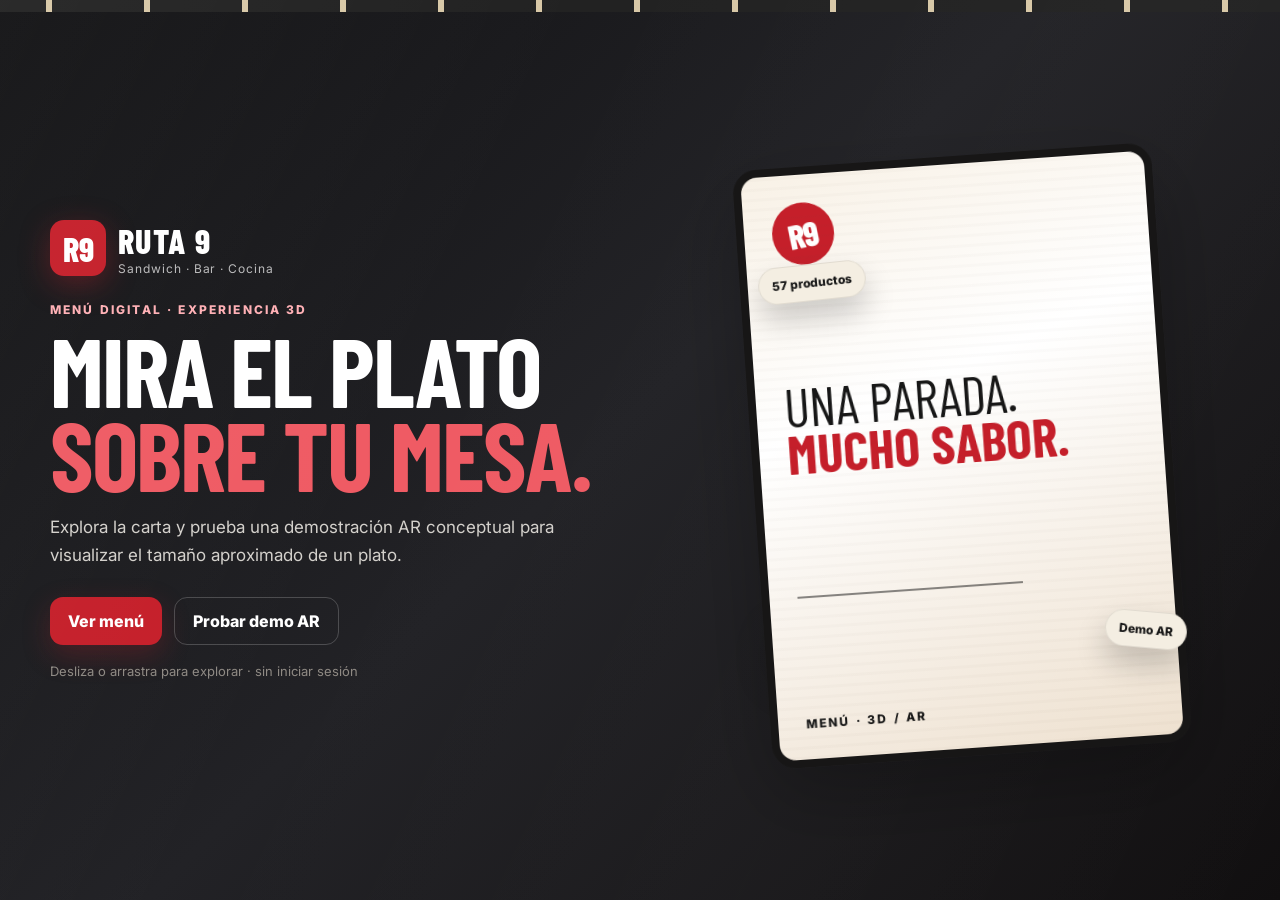
==== index.html @ 3a252d0e "Add files via upload" ====
<!doctype html>
<html lang="es">
<head>
  <meta charset="UTF-8" />
  <meta name="viewport" content="width=device-width, initial-scale=1, viewport-fit=cover" />
  <meta name="theme-color" content="#b91c1c" />
  <meta name="description" content="Ruta 9 — Menú digital con experiencia 3D y demo AR conceptual." />
  <title>Ruta 9 — Menú 3D / AR</title>
  <link rel="preconnect" href="https://fonts.googleapis.com">
  <link rel="preconnect" href="https://fonts.gstatic.com" crossorigin>
  <link href="https://fonts.googleapis.com/css2?family=Barlow+Condensed:wght@500;600;700;800&family=Inter:wght@400;500;600;700&display=swap" rel="stylesheet">
  <link rel="stylesheet" href="styles.css" />
</head>
<body>
  <div id="app">
    <section id="home" class="screen home-screen">
      <div class="road-strip"></div>
      <div class="home-grid">
        <div class="home-copy">
          <div class="brand-lockup" aria-label="Ruta 9">
            <div class="brand-mark">R9</div>
            <div>
              <div class="brand-name">RUTA 9</div>
              <div class="brand-sub">Sandwich · Bar · Cocina</div>
            </div>
          </div>
          <p class="eyebrow">MENÚ DIGITAL · EXPERIENCIA 3D</p>
          <h1>Mira el plato<br><span>sobre tu mesa.</span></h1>
          <p class="lead">Explora la carta y prueba una demostración AR conceptual para visualizar el tamaño aproximado de un plato.</p>
          <div class="home-actions">
            <button class="btn btn-primary" id="open-menu">Ver menú</button>
            <button class="btn btn-ghost" id="open-ar-home">Probar demo AR</button>
          </div>
          <p class="swipe-hint">Desliza o arrastra para explorar · sin iniciar sesión</p>
        </div>
        <div class="hero-3d-wrap" aria-label="Vista 3D interactiva del menú">
          <div class="hero-shadow"></div>
          <div id="hero-card" class="hero-card">
            <div class="card-edge back"></div>
            <div class="card-face">
              <span class="card-tag">R9</span>
              <div class="card-route">UNA PARADA.<br><b>MUCHO SABOR.</b></div>
              <div class="card-line"></div>
              <div class="card-mini">MENÚ · 3D / AR</div>
            </div>
          </div>
          <div class="hero-float hero-float-a">57 productos</div>
          <div class="hero-float hero-float-b">Demo AR</div>
        </div>
      </div>
    </section>

    <section id="menu" class="screen menu-screen hidden">
      <header class="topbar">
        <button class="icon-btn" id="back-home" aria-label="Volver al inicio">←</button>
        <div class="top-brand"><span>R9</span><div>RUTA 9<small>Sandwich · Bar · Cocina</small></div></div>
        <div class="top-actions">
          <button class="icon-btn" id="toggle-motion" aria-label="Activar o desactivar movimiento">◎</button>
          <button class="icon-btn" id="reset-view" aria-label="Restablecer vista">↺</button>
          <button class="icon-btn" id="open-search" aria-label="Buscar">⌕</button>
        </div>
      </header>

      <div class="menu-intro">
        <div>
          <p class="eyebrow">CARTA RUTA 9</p>
          <h2>¿Qué vas a <span>probar?</span></h2>
        </div>
        <button class="ar-cta" id="open-ar-menu">Ver en tu mesa <span>↗</span></button>
      </div>

      <div class="category-row" id="category-row" role="tablist" aria-label="Categorías"></div>

      <div id="search-panel" class="search-panel hidden">
        <label for="search-input">Buscar por código, nombre o ingrediente</label>
        <div class="search-line"><input id="search-input" autocomplete="off" placeholder="Ej. B12, queso azul, BBQ…" /><button id="clear-search" class="clear-btn" aria-label="Limpiar búsqueda">×</button></div>
      </div>

      <main>
        <div class="status-row"><span id="result-count"></span><span id="motion-status">Movimiento: activado</span></div>
        <div id="product-grid" class="product-grid"></div>
        <div id="empty-state" class="empty-state hidden"><strong>No encontramos ese plato.</strong><span>Prueba otro código, nombre o ingrediente.</span></div>
      </main>

      <div class="desktop-phone-note">En escritorio, el menú se presenta dentro de una maqueta de teléfono. En celular ocupa toda la pantalla.</div>
    </section>
  </div>

  <div id="product-modal" class="modal hidden" role="dialog" aria-modal="true" aria-labelledby="modal-title">
    <div class="modal-backdrop" data-close-modal></div>
    <div class="modal-card">
      <button class="modal-close" data-close-modal aria-label="Cerrar">×</button>
      <div class="modal-code" id="modal-code"></div>
      <div class="modal-category" id="modal-category"></div>
      <h3 id="modal-title"></h3>
      <div class="modal-price" id="modal-price"></div>
      <p id="modal-description"></p>
      <div class="modal-note">Información tomada del menú público de Ruta 9. No se inventan fotografías de productos.</div>
    </div>
  </div>

  <div id="ar-modal" class="modal hidden" role="dialog" aria-modal="true" aria-labelledby="ar-title">
    <div class="modal-backdrop" data-close-ar></div>
    <div class="ar-card">
      <button class="modal-close" data-close-ar aria-label="Cerrar">×</button>
      <div class="ar-head"><div><p class="eyebrow">RUTA 9 · DEMO</p><h3 id="ar-title">Probar en tu mesa</h3></div><span class="ar-badge">CONCEPTUAL</span></div>
      <div id="camera-stage" class="camera-stage">
        <div class="camera-placeholder">
          <div class="lens-icon">◉</div>
          <p>La cámara se activa solo cuando tú lo pides.</p>
          <button id="start-camera" class="btn btn-primary">Abrir cámara</button>
        </div>
        <div id="burger-model" class="burger-model" aria-hidden="true">
          <div class="bun top"></div><div class="lettuce"></div><div class="cheese"></div><div class="patty"></div><div class="cheese two"></div><div class="patty thin"></div><div class="bun bottom"></div>
          <span class="model-label">B1 · aproximación visual</span>
        </div>
        <video id="camera-video" autoplay playsinline muted class="camera-video"></video>
      </div>
      <div class="ar-controls"><button id="explode-burger" class="btn btn-light">Desglosar</button><button id="reset-burger" class="btn btn-light">Restablecer</button></div>
      <p class="ar-disclaimer">Esta es una demostración conceptual. La escala y el modelo 3D real requieren el modelo/fotos del plato correspondiente. El visor no identifica superficies ni garantiza medidas reales.</p>
    </div>
  </div>

  <script src="data.js"></script>
  <script src="app.js"></script>
</body>
</html>
---- styles.css ----
:root{--red:#c51f2a;--red2:#8e121b;--ink:#171717;--metal:#2c2c30;--cream:#f4eee2;--paper:#fffaf1;--line:#2b2723;--muted:#6d655d;--shadow:0 30px 80px rgba(0,0,0,.25)}
*{box-sizing:border-box}html{scroll-behavior:smooth}body{margin:0;background:radial-gradient(circle at 50% -10%,#4b4b50 0,#1b1b1f 42%,#0e0e10 100%);color:var(--ink);font-family:Inter,system-ui,sans-serif;min-height:100vh}button,input{font:inherit}.hidden{display:none!important}.no-scroll{overflow:hidden}.screen{min-height:100vh}.road-strip{height:12px;background:repeating-linear-gradient(90deg,#222 0 46px,#d8c8a7 46px 52px,#222 52px 98px)}
.home-screen{background:linear-gradient(135deg,#111113 0%,#222226 48%,#110f10 100%);color:#fff;position:relative;overflow:hidden}.home-screen:before{content:"";position:absolute;inset:0;background:linear-gradient(115deg,rgba(255,255,255,.04),transparent 35%,rgba(255,255,255,.02) 68%,transparent);pointer-events:none}.home-grid{width:min(1180px,94vw);margin:0 auto;display:grid;grid-template-columns:1.05fr .95fr;gap:50px;align-items:center;min-height:calc(100vh - 12px);padding:60px 0}.home-copy{max-width:620px}.brand-lockup,.top-brand{display:flex;gap:12px;align-items:center}.brand-mark{width:56px;height:56px;border-radius:14px;background:var(--red);display:grid;place-items:center;font-family:"Barlow Condensed";font-size:34px;font-weight:800;box-shadow:0 8px 30px rgba(197,31,42,.35)}.brand-name{font-family:"Barlow Condensed";font-weight:800;font-size:34px;letter-spacing:.04em}.brand-sub{font-size:12px;opacity:.7;letter-spacing:.08em}.eyebrow{font-size:12px;font-weight:800;letter-spacing:.18em;color:#ffb0b5;margin:26px 0 10px}.home-copy h1{font-family:"Barlow Condensed";font-size:clamp(58px,8vw,98px);line-height:.86;margin:0;letter-spacing:-.02em;text-transform:uppercase}.home-copy h1 span{color:#ef5b64}.lead{font-size:17px;line-height:1.65;color:#d4d1cc;max-width:560px}.home-actions{display:flex;gap:12px;flex-wrap:wrap;margin-top:28px}.btn{border:0;border-radius:13px;padding:13px 18px;font-weight:800;cursor:pointer;min-height:46px}.btn-primary{background:var(--red);color:white;box-shadow:0 10px 28px rgba(197,31,42,.25)}.btn-ghost{background:transparent;color:white;border:1px solid rgba(255,255,255,.2)}.btn-light{background:#f4efe7;color:#171717;border:1px solid #d6cec2}.swipe-hint{color:#8f8a84;font-size:13px;margin-top:18px}.hero-3d-wrap{position:relative;min-height:540px;display:grid;place-items:center;perspective:1200px}.hero-shadow{position:absolute;width:68%;height:80px;bottom:60px;background:rgba(0,0,0,.45);filter:blur(22px);border-radius:50%}.hero-card{width:min(420px,72vw);aspect-ratio:.7;border-radius:24px;position:relative;transform:rotateX(0) rotateY(0) rotateZ(-4deg);transform-style:preserve-3d;transition:transform .08s linear;box-shadow:var(--shadow);touch-action:none}.card-face{position:absolute;inset:0;background:linear-gradient(160deg,#f8f1e6 0%,#fff 38%,#eee1d0 100%);border:8px solid #171616;border-radius:24px;padding:28px;color:#171717;display:flex;flex-direction:column;justify-content:space-between;overflow:hidden}.card-face:after{content:"";position:absolute;inset:0;background:repeating-linear-gradient(0deg,rgba(80,70,60,.02) 0 3px,transparent 3px 10px);pointer-events:none}.card-tag{width:62px;height:62px;background:var(--red);color:white;border-radius:50%;display:grid;place-items:center;font-family:"Barlow Condensed";font-weight:800;font-size:34px;transform:rotate(-8deg)}.card-route{font-family:"Barlow Condensed";font-size:54px;line-height:.87}.card-route b{color:var(--red)}.card-line{height:2px;background:#171717;width:65%;opacity:.5}.card-mini{font-size:12px;font-weight:800;letter-spacing:.18em}.hero-float{position:absolute;background:#f4eee2;color:#171717;border:1px solid rgba(0,0,0,.08);padding:10px 13px;border-radius:999px;font-weight:800;font-size:12px;box-shadow:0 16px 30px rgba(0,0,0,.2)}.hero-float-a{left:12%;top:18%;transform:rotate(-6deg)}.hero-float-b{right:8%;bottom:18%;transform:rotate(5deg)}
.menu-screen{background:var(--cream);padding-bottom:70px;position:relative}.topbar{position:sticky;top:0;z-index:20;background:rgba(244,238,226,.92);backdrop-filter:blur(14px);border-bottom:1px solid #ded3c5;display:grid;grid-template-columns:auto 1fr auto;align-items:center;padding:10px max(18px,calc((100vw - 1180px)/2));gap:12px}.icon-btn{width:44px;height:44px;border-radius:12px;border:1px solid #d6cbbb;background:#fff8ef;cursor:pointer;color:#241f1c;font-size:23px;display:grid;place-items:center}.top-brand{justify-self:center}.top-brand>span{width:34px;height:34px;background:var(--red);color:white;border-radius:9px;display:grid;place-items:center;font-family:"Barlow Condensed";font-size:22px;font-weight:800}.top-brand div{font-family:"Barlow Condensed";font-weight:800;line-height:.84;font-size:22px}.top-brand small{display:block;font-family:Inter;font-size:9px;letter-spacing:.06em;font-weight:600;color:#6c645c;margin-top:5px}.top-actions{display:flex;gap:7px}.menu-intro{max-width:1180px;margin:0 auto;padding:38px 20px 20px;display:flex;justify-content:space-between;gap:20px;align-items:end}.menu-intro .eyebrow{color:var(--red2);margin:0 0 7px}.menu-intro h2{font-family:"Barlow Condensed";font-size:64px;line-height:.86;margin:0;text-transform:uppercase}.menu-intro h2 span{color:var(--red)}.ar-cta{border:1px solid #bdb3a5;background:#171717;color:#fff;border-radius:999px;padding:13px 16px;font-weight:800;cursor:pointer}.category-row{max-width:1180px;margin:0 auto;padding:0 20px 18px;display:flex;gap:8px;overflow:auto;scrollbar-width:none}.category-row::-webkit-scrollbar{display:none}.cat-btn{border:1px solid #cfc4b7;background:#fff8ef;color:#3c342e;border-radius:999px;padding:10px 14px;font-weight:700;white-space:nowrap;cursor:pointer}.cat-btn.active{background:#171717;color:#fff;border-color:#171717}.search-panel{max-width:1180px;margin:0 auto;padding:0 20px 18px}.search-panel label{display:block;font-size:12px;font-weight:800;color:#665e56;margin-bottom:7px}.search-line{display:flex;background:#fffaf1;border:1px solid #cfc4b7;border-radius:14px}.search-line input{border:0;background:transparent;outline:none;padding:14px 15px;flex:1;color:#2a2521}.clear-btn{border:0;background:transparent;width:48px;font-size:24px;cursor:pointer;color:#6d655d}.status-row{max-width:1180px;margin:0 auto;padding:0 20px 18px;display:flex;justify-content:space-between;color:#786f67;font-size:12px;font-weight:700}.product-grid{max-width:1180px;margin:0 auto;padding:0 20px;display:grid;grid-template-columns:repeat(3,minmax(0,1fr));gap:14px}.product-card{background:#fffaf1;border:1px solid #ddd0c1;border-radius:20px;padding:17px;min-height:215px;box-shadow:0 15px 35px rgba(64,43,28,.06);display:flex;flex-direction:column;cursor:pointer;transition:transform .18s,box-shadow .18s}.product-card:hover,.product-card:focus-visible{transform:translateY(-4px);box-shadow:0 22px 45px rgba(64,43,28,.11);outline:none}.product-top,.product-bottom{display:flex;justify-content:space-between;gap:12px;align-items:center}.product-code{font-family:"Barlow Condensed";font-size:26px;font-weight:800;color:var(--red)}.favorite{font-size:9px;letter-spacing:.1em;background:#f6dedf;color:var(--red2);padding:6px 8px;border-radius:999px;font-weight:900}.product-category{font-size:10px;text-transform:uppercase;letter-spacing:.12em;color:#8d8278;margin-top:8px}.product-card h3{font-family:"Barlow Condensed";font-size:30px;line-height:.95;margin:11px 0 7px}.product-card p{margin:0;color:#6b625b;font-size:13px;line-height:1.5}.product-bottom{margin-top:auto;padding-top:18px}.product-bottom strong{font-family:"Barlow Condensed";font-size:26px}.product-bottom span{font-size:11px;font-weight:800;color:#7b7168}.empty-state{max-width:1180px;margin:30px auto;padding:30px 20px;text-align:center;display:flex;flex-direction:column;gap:6px;color:#71685f}.desktop-phone-note{max-width:1180px;margin:35px auto 0;padding:0 20px;color:#90867c;font-size:11px;text-align:center}.modal{position:fixed;inset:0;z-index:100;display:grid;place-items:center;padding:18px}.modal-backdrop{position:absolute;inset:0;background:rgba(10,10,12,.68);backdrop-filter:blur(8px)}.modal-card,.ar-card{position:relative;z-index:2;background:#fffaf1;border:1px solid #dfd2c4;border-radius:22px;box-shadow:0 30px 100px rgba(0,0,0,.34);max-width:560px;width:100%;padding:28px}.modal-close{position:absolute;right:12px;top:12px;width:42px;height:42px;border-radius:12px;background:#eee5d8;border:0;font-size:25px;cursor:pointer}.modal-code{font-family:"Barlow Condensed";font-size:46px;color:var(--red);font-weight:800}.modal-category{font-size:11px;text-transform:uppercase;letter-spacing:.15em;color:#81766c;font-weight:800}.modal-card h3{font-family:"Barlow Condensed";font-size:52px;line-height:.9;margin:9px 0}.modal-price{font-family:"Barlow Condensed";font-size:34px;font-weight:800}.modal-card p{line-height:1.6;color:#655c54}.modal-note{background:#f2e9de;border-radius:13px;padding:11px 12px;font-size:11px;color:#756b63;margin-top:18px}.ar-card{max-width:800px}.ar-head{display:flex;align-items:flex-start;justify-content:space-between;gap:20px}.ar-head h3{font-family:"Barlow Condensed";font-size:52px;line-height:.9;margin:0}.ar-badge{background:#171717;color:#fff;padding:8px 10px;border-radius:999px;font-size:10px;font-weight:900;letter-spacing:.1em}.camera-stage{position:relative;height:min(56vh,520px);min-height:320px;margin-top:18px;border-radius:20px;overflow:hidden;background:radial-gradient(circle at 50% 30%,#eee2d2 0,#c9b9a4 38%,#9a8a78 100%);display:grid;place-items:center}.camera-video{position:absolute;inset:0;width:100%;height:100%;object-fit:cover;opacity:0;transition:opacity .2s}.camera-video.active{opacity:.8}.camera-placeholder{position:absolute;z-index:5;text-align:center;max-width:260px;color:#3d352e}.camera-placeholder p{line-height:1.5}.lens-icon{font-size:48px;color:#7f6f5d}.burger-model{position:relative;width:230px;height:245px;transform:translateY(28px) rotateX(55deg) rotateZ(-3deg);transform-style:preserve-3d;transition:transform .4s,filter .4s}.burger-model>div{position:absolute;left:50%;transform:translateX(-50%);width:210px;border-radius:50%;box-shadow:0 8px 20px rgba(0,0,0,.25)}.burger-model .top{top:0;height:76px;background:linear-gradient(#d78c35,#a65a1a);border-radius:50% 50% 42% 42%}.burger-model .lettuce{top:63px;height:18px;background:#4a6f25}.burger-model .cheese{top:76px;height:16px;background:#edae2d;transform:translateX(-50%) rotate(-2deg)}.burger-model .patty{top:91px;height:54px;background:linear-gradient(#5b241a,#2e130e);border-radius:28%}.burger-model .two{top:137px}.burger-model .thin{top:152px;height:43px}.burger-model .bottom{top:190px;height:55px;background:linear-gradient(#c97627,#954814);border-radius:42% 42% 50% 50%}.model-label{position:absolute;top:232px;left:50%;transform:translateX(-50%) rotateZ(3deg);font-size:11px;font-weight:800;background:rgba(255,250,241,.92);padding:6px 9px;border-radius:999px;white-space:nowrap}.burger-model.exploded{filter:drop-shadow(0 15px 12px rgba(0,0,0,.25));transform:translateY(0) rotateX(55deg) rotateZ(-3deg)}.burger-model.exploded .top{top:-42px}.burger-model.exploded .lettuce{top:34px}.burger-model.exploded .cheese{top:74px}.burger-model.exploded .patty{top:112px}.burger-model.exploded .two{top:170px}.burger-model.exploded .thin{top:211px}.burger-model.exploded .bottom{top:270px}.ar-controls{display:flex;gap:8px;justify-content:center;margin-top:14px}.ar-disclaimer{font-size:11px;color:#746a60;line-height:1.5;margin:15px 0 0;text-align:center}.motion-off .hero-card{transition:none}.motion-off .hero-card{transform:rotateX(0) rotateY(0) rotateZ(-4deg)!important}.motion-off *{scroll-behavior:auto}
@media (min-width:900px){.menu-screen{width:min(1180px,92vw);min-height:auto;margin:40px auto;padding-bottom:40px;border:10px solid #171717;border-radius:28px;box-shadow:0 45px 100px rgba(0,0,0,.35);overflow:hidden}.desktop-phone-note{display:block}}
@media (max-width:900px){.home-grid{grid-template-columns:1fr;padding-top:35px}.hero-3d-wrap{min-height:360px;order:-1}.hero-card{width:min(330px,68vw)}.home-copy h1{font-size:65px}.menu-intro{align-items:flex-start;flex-direction:column}.menu-intro h2{font-size:54px}.product-grid{grid-template-columns:repeat(2,minmax(0,1fr))}.desktop-phone-note{display:none}}
@media (max-width:620px){.home-grid{width:92vw;gap:15px}.brand-mark{width:48px;height:48px}.brand-name{font-size:29px}.home-copy h1{font-size:60px}.lead{font-size:15px}.hero-3d-wrap{min-height:300px}.hero-card{width:55vw}.hero-float{font-size:10px;padding:8px 10px}.topbar{grid-template-columns:auto 1fr auto;padding:8px 10px}.top-actions{gap:4px}.top-brand>span{width:30px;height:30px;font-size:19px}.top-brand div{font-size:19px}.top-brand small{font-size:7px}.menu-intro{padding:28px 14px 15px}.menu-intro h2{font-size:48px}.category-row{padding-left:14px;padding-right:14px}.search-panel,.status-row{padding-left:14px;padding-right:14px}.product-grid{grid-template-columns:1fr;padding-left:14px;padding-right:14px}.product-card{min-height:190px}.product-card h3{font-size:28px}.modal{padding:10px}.modal-card,.ar-card{padding:22px;border-radius:18px}.modal-card h3,.ar-head h3{font-size:44px}.camera-stage{height:56vh;min-height:300px}}
@media (prefers-reduced-motion:reduce){*,*::before,*::after{animation-duration:.01ms!important;animation-iteration-count:1!important;transition-duration:.01ms!important;scroll-behavior:auto!important}}
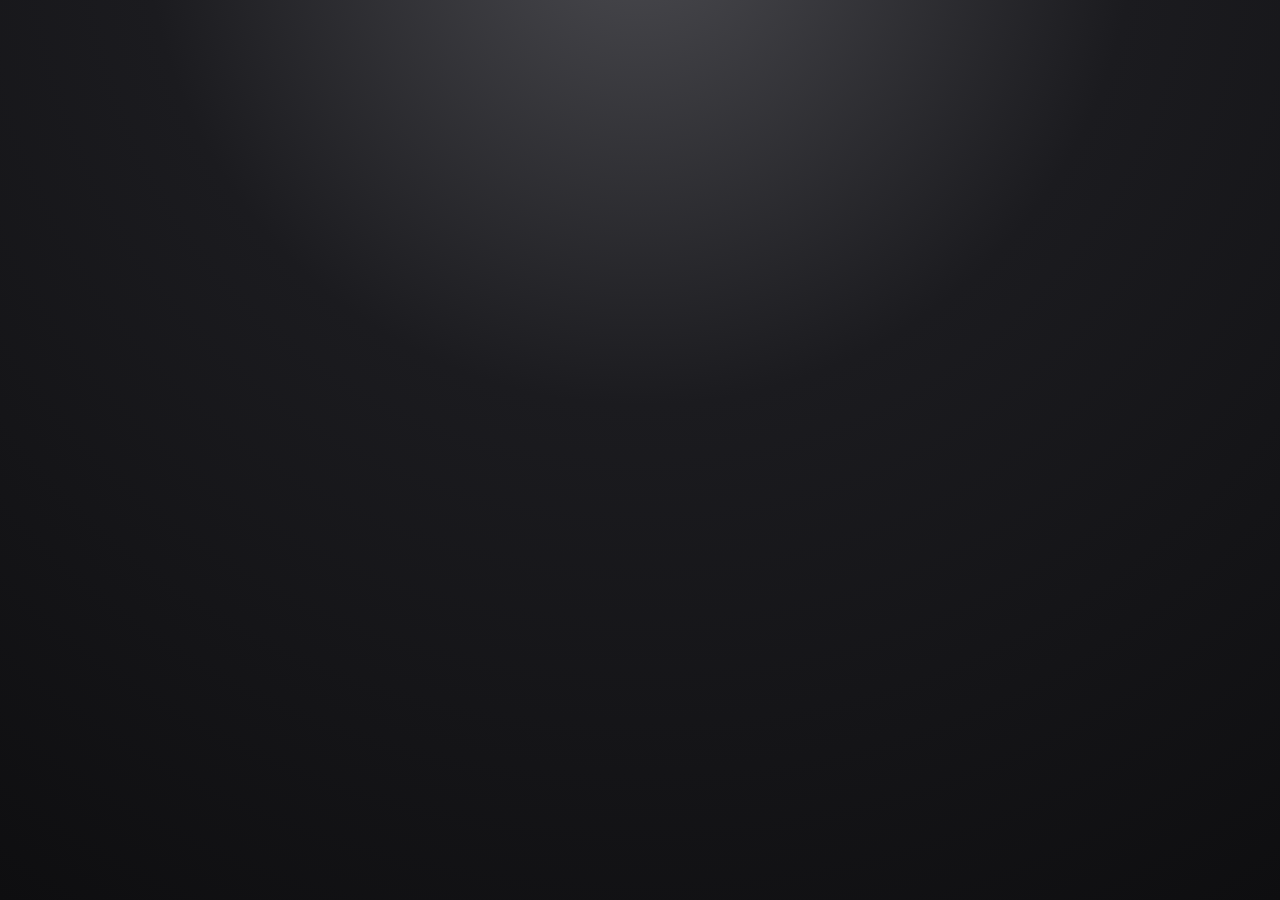
==== commit 64a66e96: "RUTA9: integrar demo completa cliente AR admin Y7 - index" ====
--- a/index.html
+++ b/index.html
@@ -1,127 +1,20 @@
 <!doctype html>
 <html lang="es">
 <head>
-  <meta charset="UTF-8" />
-  <meta name="viewport" content="width=device-width, initial-scale=1, viewport-fit=cover" />
-  <meta name="theme-color" content="#b91c1c" />
-  <meta name="description" content="Ruta 9 — Menú digital con experiencia 3D y demo AR conceptual." />
-  <title>Ruta 9 — Menú 3D / AR</title>
+  <meta charset="UTF-8">
+  <meta name="viewport" content="width=device-width,initial-scale=1,viewport-fit=cover">
+  <meta name="theme-color" content="#151515">
+  <meta name="description" content="RUTA 9 — Menú digital, experiencia AR, administración y demo Y7.">
+  <title>RUTA 9 · Menú + AR + Y7</title>
   <link rel="preconnect" href="https://fonts.googleapis.com">
   <link rel="preconnect" href="https://fonts.gstatic.com" crossorigin>
-  <link href="https://fonts.googleapis.com/css2?family=Barlow+Condensed:wght@500;600;700;800&family=Inter:wght@400;500;600;700&display=swap" rel="stylesheet">
-  <link rel="stylesheet" href="styles.css" />
+  <link href="https://fonts.googleapis.com/css2?family=Barlow+Condensed:wght@500;600;700;800&family=Inter:wght@400;500;600;700;800&display=swap" rel="stylesheet">
+  <link rel="stylesheet" href="styles.css">
 </head>
 <body>
-  <div id="app">
-    <section id="home" class="screen home-screen">
-      <div class="road-strip"></div>
-      <div class="home-grid">
-        <div class="home-copy">
-          <div class="brand-lockup" aria-label="Ruta 9">
-            <div class="brand-mark">R9</div>
-            <div>
-              <div class="brand-name">RUTA 9</div>
-              <div class="brand-sub">Sandwich · Bar · Cocina</div>
-            </div>
-          </div>
-          <p class="eyebrow">MENÚ DIGITAL · EXPERIENCIA 3D</p>
-          <h1>Mira el plato<br><span>sobre tu mesa.</span></h1>
-          <p class="lead">Explora la carta y prueba una demostración AR conceptual para visualizar el tamaño aproximado de un plato.</p>
-          <div class="home-actions">
-            <button class="btn btn-primary" id="open-menu">Ver menú</button>
-            <button class="btn btn-ghost" id="open-ar-home">Probar demo AR</button>
-          </div>
-          <p class="swipe-hint">Desliza o arrastra para explorar · sin iniciar sesión</p>
-        </div>
-        <div class="hero-3d-wrap" aria-label="Vista 3D interactiva del menú">
-          <div class="hero-shadow"></div>
-          <div id="hero-card" class="hero-card">
-            <div class="card-edge back"></div>
-            <div class="card-face">
-              <span class="card-tag">R9</span>
-              <div class="card-route">UNA PARADA.<br><b>MUCHO SABOR.</b></div>
-              <div class="card-line"></div>
-              <div class="card-mini">MENÚ · 3D / AR</div>
-            </div>
-          </div>
-          <div class="hero-float hero-float-a">57 productos</div>
-          <div class="hero-float hero-float-b">Demo AR</div>
-        </div>
-      </div>
-    </section>
-
-    <section id="menu" class="screen menu-screen hidden">
-      <header class="topbar">
-        <button class="icon-btn" id="back-home" aria-label="Volver al inicio">←</button>
-        <div class="top-brand"><span>R9</span><div>RUTA 9<small>Sandwich · Bar · Cocina</small></div></div>
-        <div class="top-actions">
-          <button class="icon-btn" id="toggle-motion" aria-label="Activar o desactivar movimiento">◎</button>
-          <button class="icon-btn" id="reset-view" aria-label="Restablecer vista">↺</button>
-          <button class="icon-btn" id="open-search" aria-label="Buscar">⌕</button>
-        </div>
-      </header>
-
-      <div class="menu-intro">
-        <div>
-          <p class="eyebrow">CARTA RUTA 9</p>
-          <h2>¿Qué vas a <span>probar?</span></h2>
-        </div>
-        <button class="ar-cta" id="open-ar-menu">Ver en tu mesa <span>↗</span></button>
-      </div>
-
-      <div class="category-row" id="category-row" role="tablist" aria-label="Categorías"></div>
-
-      <div id="search-panel" class="search-panel hidden">
-        <label for="search-input">Buscar por código, nombre o ingrediente</label>
-        <div class="search-line"><input id="search-input" autocomplete="off" placeholder="Ej. B12, queso azul, BBQ…" /><button id="clear-search" class="clear-btn" aria-label="Limpiar búsqueda">×</button></div>
-      </div>
-
-      <main>
-        <div class="status-row"><span id="result-count"></span><span id="motion-status">Movimiento: activado</span></div>
-        <div id="product-grid" class="product-grid"></div>
-        <div id="empty-state" class="empty-state hidden"><strong>No encontramos ese plato.</strong><span>Prueba otro código, nombre o ingrediente.</span></div>
-      </main>
-
-      <div class="desktop-phone-note">En escritorio, el menú se presenta dentro de una maqueta de teléfono. En celular ocupa toda la pantalla.</div>
-    </section>
-  </div>
-
-  <div id="product-modal" class="modal hidden" role="dialog" aria-modal="true" aria-labelledby="modal-title">
-    <div class="modal-backdrop" data-close-modal></div>
-    <div class="modal-card">
-      <button class="modal-close" data-close-modal aria-label="Cerrar">×</button>
-      <div class="modal-code" id="modal-code"></div>
-      <div class="modal-category" id="modal-category"></div>
-      <h3 id="modal-title"></h3>
-      <div class="modal-price" id="modal-price"></div>
-      <p id="modal-description"></p>
-      <div class="modal-note">Información tomada del menú público de Ruta 9. No se inventan fotografías de productos.</div>
-    </div>
-  </div>
-
-  <div id="ar-modal" class="modal hidden" role="dialog" aria-modal="true" aria-labelledby="ar-title">
-    <div class="modal-backdrop" data-close-ar></div>
-    <div class="ar-card">
-      <button class="modal-close" data-close-ar aria-label="Cerrar">×</button>
-      <div class="ar-head"><div><p class="eyebrow">RUTA 9 · DEMO</p><h3 id="ar-title">Probar en tu mesa</h3></div><span class="ar-badge">CONCEPTUAL</span></div>
-      <div id="camera-stage" class="camera-stage">
-        <div class="camera-placeholder">
-          <div class="lens-icon">◉</div>
-          <p>La cámara se activa solo cuando tú lo pides.</p>
-          <button id="start-camera" class="btn btn-primary">Abrir cámara</button>
-        </div>
-        <div id="burger-model" class="burger-model" aria-hidden="true">
-          <div class="bun top"></div><div class="lettuce"></div><div class="cheese"></div><div class="patty"></div><div class="cheese two"></div><div class="patty thin"></div><div class="bun bottom"></div>
-          <span class="model-label">B1 · aproximación visual</span>
-        </div>
-        <video id="camera-video" autoplay playsinline muted class="camera-video"></video>
-      </div>
-      <div class="ar-controls"><button id="explode-burger" class="btn btn-light">Desglosar</button><button id="reset-burger" class="btn btn-light">Restablecer</button></div>
-      <p class="ar-disclaimer">Esta es una demostración conceptual. La escala y el modelo 3D real requieren el modelo/fotos del plato correspondiente. El visor no identifica superficies ni garantiza medidas reales.</p>
-    </div>
-  </div>
-
+  <div id="app"></div>
+  <div id="toast-root" aria-live="polite" aria-atomic="true"></div>
   <script src="data.js"></script>
   <script src="app.js"></script>
 </body>
-</html>
+</html>
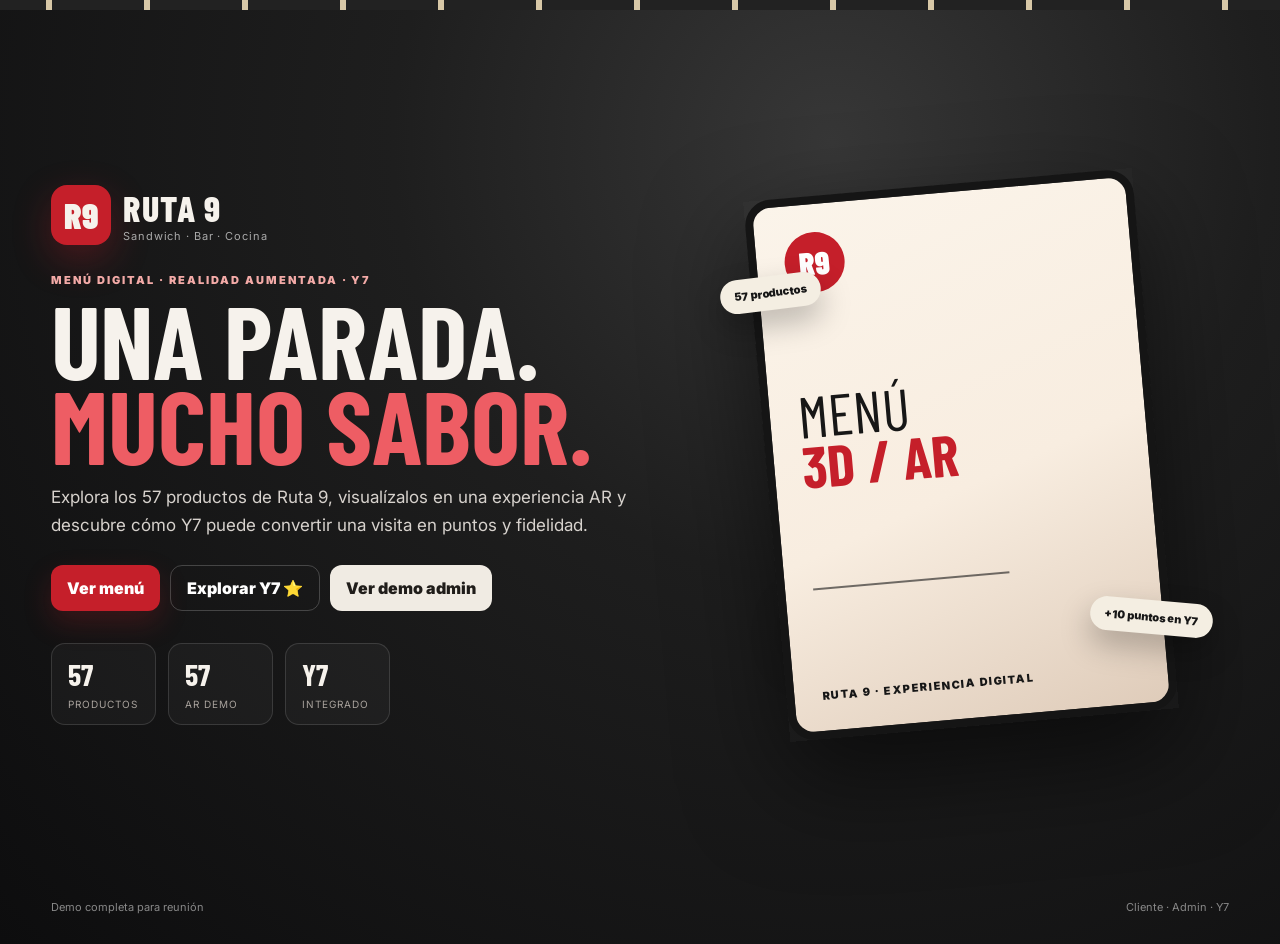
==== commit ce01b682: "RUTA9 mobile AR: index" ====
--- a/index.html
+++ b/index.html
@@ -1,20 +1,11 @@
 <!doctype html>
-<html lang="es">
-<head>
-  <meta charset="UTF-8">
-  <meta name="viewport" content="width=device-width,initial-scale=1,viewport-fit=cover">
-  <meta name="theme-color" content="#151515">
-  <meta name="description" content="RUTA 9 — Menú digital, experiencia AR, administración y demo Y7.">
-  <title>RUTA 9 · Menú + AR + Y7</title>
-  <link rel="preconnect" href="https://fonts.googleapis.com">
-  <link rel="preconnect" href="https://fonts.gstatic.com" crossorigin>
-  <link href="https://fonts.googleapis.com/css2?family=Barlow+Condensed:wght@500;600;700;800&family=Inter:wght@400;500;600;700;800&display=swap" rel="stylesheet">
-  <link rel="stylesheet" href="styles.css">
-</head>
-<body>
-  <div id="app"></div>
-  <div id="toast-root" aria-live="polite" aria-atomic="true"></div>
-  <script src="data.js"></script>
-  <script src="app.js"></script>
-</body>
-</html>+<html lang="es"><head>
+<meta charset="UTF-8"><meta name="viewport" content="width=device-width,initial-scale=1,viewport-fit=cover">
+<meta name="theme-color" content="#111"><meta name="description" content="RUTA 9 · Menú digital + AR + Y7">
+<title>RUTA 9 · AR + Y7</title>
+<link rel="preconnect" href="https://fonts.googleapis.com"><link rel="preconnect" href="https://fonts.gstatic.com" crossorigin>
+<link href="https://fonts.googleapis.com/css2?family=Barlow+Condensed:wght@600;700;800&family=Inter:wght@400;600;700;800&display=swap" rel="stylesheet">
+<link rel="stylesheet" href="styles.css"></head>
+<body><div id="app"></div><div id="toast-root"></div>
+<script src="data.js"></script><script src="app.js"></script>
+</body></html>
--- a/styles.css
+++ b/styles.css
@@ -1,8 +1,26 @@
-:root{--red:#c51f2a;--red2:#8e121b;--ink:#171717;--metal:#2c2c30;--cream:#f4eee2;--paper:#fffaf1;--line:#2b2723;--muted:#6d655d;--shadow:0 30px 80px rgba(0,0,0,.25)}
-*{box-sizing:border-box}html{scroll-behavior:smooth}body{margin:0;background:radial-gradient(circle at 50% -10%,#4b4b50 0,#1b1b1f 42%,#0e0e10 100%);color:var(--ink);font-family:Inter,system-ui,sans-serif;min-height:100vh}button,input{font:inherit}.hidden{display:none!important}.no-scroll{overflow:hidden}.screen{min-height:100vh}.road-strip{height:12px;background:repeating-linear-gradient(90deg,#222 0 46px,#d8c8a7 46px 52px,#222 52px 98px)}
-.home-screen{background:linear-gradient(135deg,#111113 0%,#222226 48%,#110f10 100%);color:#fff;position:relative;overflow:hidden}.home-screen:before{content:"";position:absolute;inset:0;background:linear-gradient(115deg,rgba(255,255,255,.04),transparent 35%,rgba(255,255,255,.02) 68%,transparent);pointer-events:none}.home-grid{width:min(1180px,94vw);margin:0 auto;display:grid;grid-template-columns:1.05fr .95fr;gap:50px;align-items:center;min-height:calc(100vh - 12px);padding:60px 0}.home-copy{max-width:620px}.brand-lockup,.top-brand{display:flex;gap:12px;align-items:center}.brand-mark{width:56px;height:56px;border-radius:14px;background:var(--red);display:grid;place-items:center;font-family:"Barlow Condensed";font-size:34px;font-weight:800;box-shadow:0 8px 30px rgba(197,31,42,.35)}.brand-name{font-family:"Barlow Condensed";font-weight:800;font-size:34px;letter-spacing:.04em}.brand-sub{font-size:12px;opacity:.7;letter-spacing:.08em}.eyebrow{font-size:12px;font-weight:800;letter-spacing:.18em;color:#ffb0b5;margin:26px 0 10px}.home-copy h1{font-family:"Barlow Condensed";font-size:clamp(58px,8vw,98px);line-height:.86;margin:0;letter-spacing:-.02em;text-transform:uppercase}.home-copy h1 span{color:#ef5b64}.lead{font-size:17px;line-height:1.65;color:#d4d1cc;max-width:560px}.home-actions{display:flex;gap:12px;flex-wrap:wrap;margin-top:28px}.btn{border:0;border-radius:13px;padding:13px 18px;font-weight:800;cursor:pointer;min-height:46px}.btn-primary{background:var(--red);color:white;box-shadow:0 10px 28px rgba(197,31,42,.25)}.btn-ghost{background:transparent;color:white;border:1px solid rgba(255,255,255,.2)}.btn-light{background:#f4efe7;color:#171717;border:1px solid #d6cec2}.swipe-hint{color:#8f8a84;font-size:13px;margin-top:18px}.hero-3d-wrap{position:relative;min-height:540px;display:grid;place-items:center;perspective:1200px}.hero-shadow{position:absolute;width:68%;height:80px;bottom:60px;background:rgba(0,0,0,.45);filter:blur(22px);border-radius:50%}.hero-card{width:min(420px,72vw);aspect-ratio:.7;border-radius:24px;position:relative;transform:rotateX(0) rotateY(0) rotateZ(-4deg);transform-style:preserve-3d;transition:transform .08s linear;box-shadow:var(--shadow);touch-action:none}.card-face{position:absolute;inset:0;background:linear-gradient(160deg,#f8f1e6 0%,#fff 38%,#eee1d0 100%);border:8px solid #171616;border-radius:24px;padding:28px;color:#171717;display:flex;flex-direction:column;justify-content:space-between;overflow:hidden}.card-face:after{content:"";position:absolute;inset:0;background:repeating-linear-gradient(0deg,rgba(80,70,60,.02) 0 3px,transparent 3px 10px);pointer-events:none}.card-tag{width:62px;height:62px;background:var(--red);color:white;border-radius:50%;display:grid;place-items:center;font-family:"Barlow Condensed";font-weight:800;font-size:34px;transform:rotate(-8deg)}.card-route{font-family:"Barlow Condensed";font-size:54px;line-height:.87}.card-route b{color:var(--red)}.card-line{height:2px;background:#171717;width:65%;opacity:.5}.card-mini{font-size:12px;font-weight:800;letter-spacing:.18em}.hero-float{position:absolute;background:#f4eee2;color:#171717;border:1px solid rgba(0,0,0,.08);padding:10px 13px;border-radius:999px;font-weight:800;font-size:12px;box-shadow:0 16px 30px rgba(0,0,0,.2)}.hero-float-a{left:12%;top:18%;transform:rotate(-6deg)}.hero-float-b{right:8%;bottom:18%;transform:rotate(5deg)}
-.menu-screen{background:var(--cream);padding-bottom:70px;position:relative}.topbar{position:sticky;top:0;z-index:20;background:rgba(244,238,226,.92);backdrop-filter:blur(14px);border-bottom:1px solid #ded3c5;display:grid;grid-template-columns:auto 1fr auto;align-items:center;padding:10px max(18px,calc((100vw - 1180px)/2));gap:12px}.icon-btn{width:44px;height:44px;border-radius:12px;border:1px solid #d6cbbb;background:#fff8ef;cursor:pointer;color:#241f1c;font-size:23px;display:grid;place-items:center}.top-brand{justify-self:center}.top-brand>span{width:34px;height:34px;background:var(--red);color:white;border-radius:9px;display:grid;place-items:center;font-family:"Barlow Condensed";font-size:22px;font-weight:800}.top-brand div{font-family:"Barlow Condensed";font-weight:800;line-height:.84;font-size:22px}.top-brand small{display:block;font-family:Inter;font-size:9px;letter-spacing:.06em;font-weight:600;color:#6c645c;margin-top:5px}.top-actions{display:flex;gap:7px}.menu-intro{max-width:1180px;margin:0 auto;padding:38px 20px 20px;display:flex;justify-content:space-between;gap:20px;align-items:end}.menu-intro .eyebrow{color:var(--red2);margin:0 0 7px}.menu-intro h2{font-family:"Barlow Condensed";font-size:64px;line-height:.86;margin:0;text-transform:uppercase}.menu-intro h2 span{color:var(--red)}.ar-cta{border:1px solid #bdb3a5;background:#171717;color:#fff;border-radius:999px;padding:13px 16px;font-weight:800;cursor:pointer}.category-row{max-width:1180px;margin:0 auto;padding:0 20px 18px;display:flex;gap:8px;overflow:auto;scrollbar-width:none}.category-row::-webkit-scrollbar{display:none}.cat-btn{border:1px solid #cfc4b7;background:#fff8ef;color:#3c342e;border-radius:999px;padding:10px 14px;font-weight:700;white-space:nowrap;cursor:pointer}.cat-btn.active{background:#171717;color:#fff;border-color:#171717}.search-panel{max-width:1180px;margin:0 auto;padding:0 20px 18px}.search-panel label{display:block;font-size:12px;font-weight:800;color:#665e56;margin-bottom:7px}.search-line{display:flex;background:#fffaf1;border:1px solid #cfc4b7;border-radius:14px}.search-line input{border:0;background:transparent;outline:none;padding:14px 15px;flex:1;color:#2a2521}.clear-btn{border:0;background:transparent;width:48px;font-size:24px;cursor:pointer;color:#6d655d}.status-row{max-width:1180px;margin:0 auto;padding:0 20px 18px;display:flex;justify-content:space-between;color:#786f67;font-size:12px;font-weight:700}.product-grid{max-width:1180px;margin:0 auto;padding:0 20px;display:grid;grid-template-columns:repeat(3,minmax(0,1fr));gap:14px}.product-card{background:#fffaf1;border:1px solid #ddd0c1;border-radius:20px;padding:17px;min-height:215px;box-shadow:0 15px 35px rgba(64,43,28,.06);display:flex;flex-direction:column;cursor:pointer;transition:transform .18s,box-shadow .18s}.product-card:hover,.product-card:focus-visible{transform:translateY(-4px);box-shadow:0 22px 45px rgba(64,43,28,.11);outline:none}.product-top,.product-bottom{display:flex;justify-content:space-between;gap:12px;align-items:center}.product-code{font-family:"Barlow Condensed";font-size:26px;font-weight:800;color:var(--red)}.favorite{font-size:9px;letter-spacing:.1em;background:#f6dedf;color:var(--red2);padding:6px 8px;border-radius:999px;font-weight:900}.product-category{font-size:10px;text-transform:uppercase;letter-spacing:.12em;color:#8d8278;margin-top:8px}.product-card h3{font-family:"Barlow Condensed";font-size:30px;line-height:.95;margin:11px 0 7px}.product-card p{margin:0;color:#6b625b;font-size:13px;line-height:1.5}.product-bottom{margin-top:auto;padding-top:18px}.product-bottom strong{font-family:"Barlow Condensed";font-size:26px}.product-bottom span{font-size:11px;font-weight:800;color:#7b7168}.empty-state{max-width:1180px;margin:30px auto;padding:30px 20px;text-align:center;display:flex;flex-direction:column;gap:6px;color:#71685f}.desktop-phone-note{max-width:1180px;margin:35px auto 0;padding:0 20px;color:#90867c;font-size:11px;text-align:center}.modal{position:fixed;inset:0;z-index:100;display:grid;place-items:center;padding:18px}.modal-backdrop{position:absolute;inset:0;background:rgba(10,10,12,.68);backdrop-filter:blur(8px)}.modal-card,.ar-card{position:relative;z-index:2;background:#fffaf1;border:1px solid #dfd2c4;border-radius:22px;box-shadow:0 30px 100px rgba(0,0,0,.34);max-width:560px;width:100%;padding:28px}.modal-close{position:absolute;right:12px;top:12px;width:42px;height:42px;border-radius:12px;background:#eee5d8;border:0;font-size:25px;cursor:pointer}.modal-code{font-family:"Barlow Condensed";font-size:46px;color:var(--red);font-weight:800}.modal-category{font-size:11px;text-transform:uppercase;letter-spacing:.15em;color:#81766c;font-weight:800}.modal-card h3{font-family:"Barlow Condensed";font-size:52px;line-height:.9;margin:9px 0}.modal-price{font-family:"Barlow Condensed";font-size:34px;font-weight:800}.modal-card p{line-height:1.6;color:#655c54}.modal-note{background:#f2e9de;border-radius:13px;padding:11px 12px;font-size:11px;color:#756b63;margin-top:18px}.ar-card{max-width:800px}.ar-head{display:flex;align-items:flex-start;justify-content:space-between;gap:20px}.ar-head h3{font-family:"Barlow Condensed";font-size:52px;line-height:.9;margin:0}.ar-badge{background:#171717;color:#fff;padding:8px 10px;border-radius:999px;font-size:10px;font-weight:900;letter-spacing:.1em}.camera-stage{position:relative;height:min(56vh,520px);min-height:320px;margin-top:18px;border-radius:20px;overflow:hidden;background:radial-gradient(circle at 50% 30%,#eee2d2 0,#c9b9a4 38%,#9a8a78 100%);display:grid;place-items:center}.camera-video{position:absolute;inset:0;width:100%;height:100%;object-fit:cover;opacity:0;transition:opacity .2s}.camera-video.active{opacity:.8}.camera-placeholder{position:absolute;z-index:5;text-align:center;max-width:260px;color:#3d352e}.camera-placeholder p{line-height:1.5}.lens-icon{font-size:48px;color:#7f6f5d}.burger-model{position:relative;width:230px;height:245px;transform:translateY(28px) rotateX(55deg) rotateZ(-3deg);transform-style:preserve-3d;transition:transform .4s,filter .4s}.burger-model>div{position:absolute;left:50%;transform:translateX(-50%);width:210px;border-radius:50%;box-shadow:0 8px 20px rgba(0,0,0,.25)}.burger-model .top{top:0;height:76px;background:linear-gradient(#d78c35,#a65a1a);border-radius:50% 50% 42% 42%}.burger-model .lettuce{top:63px;height:18px;background:#4a6f25}.burger-model .cheese{top:76px;height:16px;background:#edae2d;transform:translateX(-50%) rotate(-2deg)}.burger-model .patty{top:91px;height:54px;background:linear-gradient(#5b241a,#2e130e);border-radius:28%}.burger-model .two{top:137px}.burger-model .thin{top:152px;height:43px}.burger-model .bottom{top:190px;height:55px;background:linear-gradient(#c97627,#954814);border-radius:42% 42% 50% 50%}.model-label{position:absolute;top:232px;left:50%;transform:translateX(-50%) rotateZ(3deg);font-size:11px;font-weight:800;background:rgba(255,250,241,.92);padding:6px 9px;border-radius:999px;white-space:nowrap}.burger-model.exploded{filter:drop-shadow(0 15px 12px rgba(0,0,0,.25));transform:translateY(0) rotateX(55deg) rotateZ(-3deg)}.burger-model.exploded .top{top:-42px}.burger-model.exploded .lettuce{top:34px}.burger-model.exploded .cheese{top:74px}.burger-model.exploded .patty{top:112px}.burger-model.exploded .two{top:170px}.burger-model.exploded .thin{top:211px}.burger-model.exploded .bottom{top:270px}.ar-controls{display:flex;gap:8px;justify-content:center;margin-top:14px}.ar-disclaimer{font-size:11px;color:#746a60;line-height:1.5;margin:15px 0 0;text-align:center}.motion-off .hero-card{transition:none}.motion-off .hero-card{transform:rotateX(0) rotateY(0) rotateZ(-4deg)!important}.motion-off *{scroll-behavior:auto}
-@media (min-width:900px){.menu-screen{width:min(1180px,92vw);min-height:auto;margin:40px auto;padding-bottom:40px;border:10px solid #171717;border-radius:28px;box-shadow:0 45px 100px rgba(0,0,0,.35);overflow:hidden}.desktop-phone-note{display:block}}
-@media (max-width:900px){.home-grid{grid-template-columns:1fr;padding-top:35px}.hero-3d-wrap{min-height:360px;order:-1}.hero-card{width:min(330px,68vw)}.home-copy h1{font-size:65px}.menu-intro{align-items:flex-start;flex-direction:column}.menu-intro h2{font-size:54px}.product-grid{grid-template-columns:repeat(2,minmax(0,1fr))}.desktop-phone-note{display:none}}
-@media (max-width:620px){.home-grid{width:92vw;gap:15px}.brand-mark{width:48px;height:48px}.brand-name{font-size:29px}.home-copy h1{font-size:60px}.lead{font-size:15px}.hero-3d-wrap{min-height:300px}.hero-card{width:55vw}.hero-float{font-size:10px;padding:8px 10px}.topbar{grid-template-columns:auto 1fr auto;padding:8px 10px}.top-actions{gap:4px}.top-brand>span{width:30px;height:30px;font-size:19px}.top-brand div{font-size:19px}.top-brand small{font-size:7px}.menu-intro{padding:28px 14px 15px}.menu-intro h2{font-size:48px}.category-row{padding-left:14px;padding-right:14px}.search-panel,.status-row{padding-left:14px;padding-right:14px}.product-grid{grid-template-columns:1fr;padding-left:14px;padding-right:14px}.product-card{min-height:190px}.product-card h3{font-size:28px}.modal{padding:10px}.modal-card,.ar-card{padding:22px;border-radius:18px}.modal-card h3,.ar-head h3{font-size:44px}.camera-stage{height:56vh;min-height:300px}}
-@media (prefers-reduced-motion:reduce){*,*::before,*::after{animation-duration:.01ms!important;animation-iteration-count:1!important;transition-duration:.01ms!important;scroll-behavior:auto!important}}
+:root{
+  --bg:#101010;--panel:#181818;--panel2:#202020;--text:#f6f2ec;--muted:#a9a29a;--line:#34312e;
+  --cream:#f4eee2;--paper:#fffaf1;--ink:#171717;--red:#c51f2a;--red2:#8e121b;--orange:#ef8e2f;--green:#60a84e;
+}
+*{box-sizing:border-box}html{scroll-behavior:smooth}body{margin:0;font-family:Inter,system-ui,sans-serif;background:var(--bg);color:var(--text)}button,input,select,textarea{font:inherit}button{cursor:pointer}.hidden{display:none!important}
+.screen{min-height:100vh}.road-strip{height:10px;background:repeating-linear-gradient(90deg,#222 0 46px,#d8c8a7 46px 52px,#222 52px 98px)}
+.home-screen{background:radial-gradient(circle at 65% 15%,#373737 0,#1e1e1e 38%,#0d0d0e 100%);position:relative;overflow:hidden}.home-grid{width:min(1180px,92vw);margin:auto;display:grid;grid-template-columns:1.05fr .95fr;gap:50px;align-items:center;min-height:calc(100vh - 10px);padding:50px 0}
+.home-copy{max-width:650px}.brand-lockup{display:flex;align-items:center;gap:12px}.brand-mark{width:60px;height:60px;border-radius:16px;background:var(--red);display:grid;place-items:center;font-weight:900;font-family:"Barlow Condensed";font-size:36px;box-shadow:0 14px 38px rgba(197,31,42,.3)}.brand-mark.mini{width:38px;height:38px;border-radius:11px;font-size:21px}.brand-name{font-family:"Barlow Condensed";font-size:36px;font-weight:800;letter-spacing:.04em}.brand-sub{font-size:11px;letter-spacing:.08em;color:#aaa}.eyebrow{font-size:11px;letter-spacing:.18em;font-weight:900;color:#f3aaa7;margin:28px 0 9px}.home-copy h1{font-family:"Barlow Condensed";font-size:clamp(66px,9vw,104px);line-height:.82;text-transform:uppercase;margin:0}.home-copy h1 span{color:#ee5d64}.lead{max-width:600px;font-size:17px;line-height:1.65;color:#d7d2cd}.home-actions{display:flex;gap:10px;flex-wrap:wrap;margin-top:26px}.btn{border:0;border-radius:12px;padding:12px 16px;font-weight:900;min-height:44px}.btn-primary{background:var(--red);color:#fff;box-shadow:0 12px 28px rgba(197,31,42,.22)}.btn-ghost{background:transparent;color:#fff;border:1px solid rgba(255,255,255,.2)}.btn-light{background:#f0ebe3;color:#201d1a}.btn-dark{background:#202020;color:#fff;border:1px solid #3a3836}.btn-small{padding:8px 11px;min-height:36px;font-size:12px}.full{width:100%}
+.home-kpis{display:flex;gap:12px;margin-top:32px}.home-kpis div{border:1px solid rgba(255,255,255,.13);border-radius:14px;padding:12px 16px;min-width:105px;background:rgba(255,255,255,.035)}.home-kpis strong{display:block;font-family:"Barlow Condensed";font-size:30px}.home-kpis span{font-size:10px;text-transform:uppercase;color:#a8a29c;letter-spacing:.1em}
+.hero-3d-wrap{position:relative;min-height:560px;display:grid;place-items:center;perspective:1200px}.hero-shadow{position:absolute;width:62%;height:80px;bottom:60px;background:rgba(0,0,0,.5);filter:blur(22px);border-radius:50%}.hero-card{width:min(390px,72vw);aspect-ratio:.72;transform:rotate(-5deg);transition:transform .25s;box-shadow:0 40px 100px rgba(0,0,0,.55)}.card-face{height:100%;border:8px solid #151515;border-radius:26px;background:linear-gradient(160deg,#fbf4ea,#f8ede0 55%,#dfccba);padding:28px;color:#171717;display:flex;flex-direction:column;justify-content:space-between}.card-tag{width:60px;height:60px;border-radius:50%;background:var(--red);color:#fff;display:grid;place-items:center;font-family:"Barlow Condensed";font-size:32px;font-weight:900}.card-route{font-family:"Barlow Condensed";font-size:58px;line-height:.85}.card-route b{color:var(--red)}.card-line{height:2px;background:#171717;width:62%;opacity:.6}.card-mini{font-size:11px;letter-spacing:.14em;font-weight:900}.hero-float{position:absolute;background:#f4eee2;color:#171717;border-radius:999px;padding:10px 14px;font-weight:900;font-size:11px;box-shadow:0 14px 30px rgba(0,0,0,.25)}.hero-float-a{left:5%;top:18%;transform:rotate(-7deg)}.hero-float-b{right:3%;bottom:18%;transform:rotate(5deg)}.home-bottom{width:min(1180px,92vw);margin:0 auto;padding:0 0 30px;display:flex;justify-content:space-between;color:#888;font-size:11px}
+.topbar{position:sticky;top:0;z-index:30;display:grid;grid-template-columns:auto 1fr auto;align-items:center;gap:10px;padding:10px max(12px,calc((100vw - 1180px)/2));background:rgba(244,238,226,.93);backdrop-filter:blur(14px);color:var(--ink);border-bottom:1px solid #ddd2c4}.icon-btn{width:42px;height:42px;border:1px solid #d5c9bb;border-radius:12px;background:#fff8ef;color:#2a2520;font-size:19px;display:grid;place-items:center}.brand-button{border:0;background:transparent;display:flex;align-items:center;justify-self:center;gap:8px;color:#191614;text-align:left}.brand-button strong{display:block;font-family:"Barlow Condensed";font-size:21px;line-height:.9}.brand-button small{display:block;font-size:8px;color:#71695f;letter-spacing:.04em}.top-actions{display:flex;gap:7px}.cart-btn{border:1px solid #d5c9bb;background:#fff8ef;border-radius:12px;min-height:42px;padding:0 12px;color:#211d19;font-weight:900}.cart-btn b{color:var(--red)}
+.menu-screen{background:var(--cream);color:var(--ink);min-height:100vh;padding-bottom:80px}.menu-intro{max-width:1180px;margin:auto;padding:38px 20px 18px;display:flex;justify-content:space-between;align-items:end;gap:20px}.menu-intro .eyebrow{margin:0;color:var(--red2)}.menu-intro h2{font-family:"Barlow Condensed";font-size:62px;line-height:.85;text-transform:uppercase;margin:0}.menu-intro h2 span{color:var(--red)}.menu-intro p{color:#746c63;max-width:620px}.ar-cta{border:0;border-radius:999px;background:#171717;color:#fff;padding:13px 17px;font-weight:900;white-space:nowrap}.category-row{max-width:1180px;margin:auto;padding:0 20px 17px;display:flex;gap:8px;overflow:auto;scrollbar-width:none}.category-row::-webkit-scrollbar{display:none}.cat-btn{white-space:nowrap;border:1px solid #cfc3b4;background:#fff9f1;color:#403831;border-radius:999px;padding:10px 13px;font-weight:800}.cat-btn.active{background:#171717;color:#fff;border-color:#171717}
+.y7-banner{max-width:1180px;margin:0 auto 17px;padding:15px 18px;border-radius:18px;background:linear-gradient(110deg,#191919,#2a2623);color:#fff;display:flex;justify-content:space-between;align-items:center;gap:15px;cursor:pointer;box-shadow:0 14px 35px rgba(0,0,0,.12)}.y7-banner strong,.y7-banner small{display:block}.y7-banner strong{font-family:"Barlow Condensed";font-size:28px;line-height:.95}.y7-banner small{color:#cfc8bf;margin-top:5px}.y7-kicker{font-size:9px;letter-spacing:.16em;color:#df9274;font-weight:900;display:block;margin-bottom:6px}.y7-arrow{font-size:11px;font-weight:900;white-space:nowrap}
+.search-panel{max-width:1180px;margin:auto;padding:0 20px 13px}.search-panel label{font-size:11px;font-weight:900;color:#716960;display:block;margin-bottom:7px}.search-line{display:flex;border:1px solid #cfc3b4;background:#fff9f1;border-radius:13px}.search-line input{border:0;outline:0;background:transparent;flex:1;padding:13px;color:#231f1b}.clear-btn{border:0;background:transparent;width:44px;font-size:22px;color:#777}.status-row{max-width:1180px;margin:auto;padding:0 20px 14px;display:flex;justify-content:space-between;color:#766e66;font-size:11px}
+.product-grid{max-width:1180px;margin:auto;padding:0 20px;display:grid;grid-template-columns:repeat(3,minmax(0,1fr));gap:14px}.product-card{background:#fffaf1;border:1px solid #ddd1c2;border-radius:20px;padding:14px;box-shadow:0 14px 30px rgba(70,45,25,.06);display:flex;flex-direction:column;min-height:360px}.product-art{height:160px;border-radius:15px;background:radial-gradient(circle at 50% 32%,#f0e4d5,#d8c4ad);position:relative;overflow:hidden;display:grid;place-items:center}.art-badge{position:absolute;right:9px;top:9px;background:#171717;color:#fff;font-size:9px;padding:6px 7px;border-radius:999px;font-weight:900;letter-spacing:.12em}.product-top{display:flex;justify-content:space-between;align-items:center;margin-top:11px}.product-code{font-family:"Barlow Condensed";font-size:24px;color:var(--red);font-weight:900}.product-code.big{font-size:42px}.favorite{font-size:8px;letter-spacing:.1em;background:#f5dfdf;color:var(--red2);padding:6px 7px;border-radius:999px;font-weight:900}.product-category{font-size:9px;text-transform:uppercase;letter-spacing:.14em;color:#8a7f75;margin-top:4px}.product-card h3{font-family:"Barlow Condensed";font-size:30px;line-height:.92;margin:8px 0 6px}.product-card p{font-size:12px;line-height:1.45;color:#6d645c;margin:0}.product-bottom{display:flex;justify-content:space-between;align-items:center;margin-top:auto;padding-top:14px}.product-bottom strong{font-family:"Barlow Condensed";font-size:27px}.availability{font-size:10px;font-weight:800;color:var(--green)}.card-actions{display:grid;grid-template-columns:1fr 1fr;gap:8px;margin-top:10px}.empty-state{grid-column:1/-1;padding:50px 20px;text-align:center;color:#71685f}.empty-state strong,.empty-state span{display:block}.empty-state.inline{grid-column:auto}
+.overlay{position:fixed;inset:0;z-index:100;background:rgba(9,9,10,.72);backdrop-filter:blur(9px);display:grid;place-items:center;padding:16px}.overlay.soft{background:rgba(9,9,10,.62)}.modal-card{width:min(920px,96vw);max-height:92vh;overflow:auto;background:#fffaf1;color:var(--ink);border-radius:24px;border:1px solid #e2d4c6;box-shadow:0 40px 120px rgba(0,0,0,.42);position:relative;padding:25px}.modal-close{position:absolute;top:12px;right:12px;width:42px;height:42px;border:0;border-radius:12px;background:#eee5da;font-size:24px;color:#2b2520;z-index:2}.detail-layout{display:grid;grid-template-columns:1fr 1fr;gap:25px;align-items:center}.detail-visual{min-height:420px;border-radius:20px;background:radial-gradient(circle,#ede0cf,#cbb49e);display:grid;place-items:center;overflow:hidden}.detail-copy h2{font-family:"Barlow Condensed";font-size:58px;line-height:.88;margin:8px 0}.detail-price{font-family:"Barlow Condensed";font-size:34px;font-weight:900}.detail-copy p{color:#655d55;line-height:1.6}.ingredient-list{display:flex;flex-wrap:wrap;gap:7px;margin:14px 0}.ingredient-list span{font-size:10px;background:#eee5d9;padding:8px 9px;border-radius:999px}.detail-meta{display:flex;gap:8px;flex-wrap:wrap;font-size:10px;color:#5f574f;font-weight:800;margin-bottom:18px}.detail-actions{display:flex;gap:9px;flex-wrap:wrap}
+.ar-card-full{width:min(1100px,96vw);background:#141414;color:#fff;padding:20px;border-color:#373737}.ar-head{display:flex;justify-content:space-between;align-items:start;gap:20px}.ar-head h2{font-family:"Barlow Condensed";font-size:54px;line-height:.9;margin:0}.ar-head span{color:#b9b1aa;font-size:10px;text-transform:uppercase;letter-spacing:.12em}.ar-live{border:1px solid #504b46;border-radius:999px;padding:8px 10px;font-size:9px;font-weight:900;letter-spacing:.12em}.ar-live i,.live-dot{color:#7dd66d;font-style:normal}.ar-stage{height:min(57vh,530px);min-height:340px;border-radius:20px;position:relative;overflow:hidden;background:radial-gradient(circle at 50% 30%,#6b625b,#282524 56%,#0d0c0c);margin-top:15px;display:grid;place-items:center}.ar-stage.camera-on{background:#282828}.fake-camera{position:absolute;inset:0;background:linear-gradient(125deg,rgba(255,255,255,.04),transparent 40%),radial-gradient(circle at 52% 48%,rgba(255,255,255,.1),transparent 37%);pointer-events:none}.fake-camera span{position:absolute;left:16px;top:16px;border:1px solid rgba(255,255,255,.2);padding:7px 9px;border-radius:999px;font-size:8px;letter-spacing:.14em;color:#ddd}.ar-grid{position:absolute;inset:0;background:linear-gradient(rgba(255,255,255,.08) 1px,transparent 1px),linear-gradient(90deg,rgba(255,255,255,.08) 1px,transparent 1px);background-size:44px 44px;transform:perspective(700px) rotateX(62deg) translateY(22%);opacity:.32}.scan-corners{position:absolute;inset:13% 16%;border:1px solid rgba(255,255,255,.24);box-shadow:0 0 0 999px rgba(0,0,0,.06);pointer-events:none}.ar-label,.ar-dim{position:absolute;font-size:9px;letter-spacing:.11em;font-weight:900;border:1px solid rgba(255,255,255,.18);background:rgba(10,10,10,.48);padding:7px 9px;border-radius:8px}.label-a{top:17px;left:17px}.label-b{top:17px;right:17px}.dim-a{bottom:18px;left:17px}.dim-b{bottom:18px;right:17px}.ar-object{position:relative;z-index:3;transition:transform .35s}.ar-object .food-visual{width:340px;height:320px}.ar-object.exploded .fv-bun.top{transform:translateY(-65px)}.ar-object.exploded .fv-lettuce{transform:translateY(-30px)}.ar-object.exploded .fv-cheese{transform:translateY(-5px)}.ar-object.exploded .fv-patty.one{transform:translateY(20px)}.ar-object.exploded .fv-cheese.two{transform:translateY(40px)}.ar-object.exploded .fv-patty.two{transform:translateY(70px)}.ar-object.exploded .fv-bun.bottom{transform:translateY(95px)}
+.ar-info{display:flex;justify-content:space-between;gap:18px;align-items:center;padding:14px 3px}.ar-info strong,.ar-info span{display:block}.ar-info strong{font-size:13px}.ar-info span{font-size:10px;color:#9d968f;margin-top:4px}.ar-price{font-family:"Barlow Condensed";font-size:34px}.ar-controls{display:flex;gap:7px;flex-wrap:wrap}.ar-controls button{background:#262424;color:#fff;border:1px solid #42403d;border-radius:10px;padding:9px 11px;font-size:10px;font-weight:900}.ar-controls .btn-primary{background:var(--red);border-color:var(--red);font-size:11px}.ar-note{color:#8d8780;font-size:9px;line-height:1.5;margin-bottom:0}
+.cart-card{max-width:590px}.cart-card h2{font-family:"Barlow Condensed";font-size:52px;line-height:.9;margin:0 0 15px}.cart-line{display:flex;justify-content:space-between;gap:14px;align-items:center;border-top:1px solid #ddd3c5;padding:13px 0}.cart-line strong,.cart-line small{display:block}.cart-line small{font-size:10px;color:#81776f;margin-top:4px}.qty{display:flex;align-items:center;gap:6px}.qty button{width:32px;height:32px;border:1px solid #d2c6b8;background:#fff4e7;border-radius:9px}.qty span{min-width:20px;text-align:center;font-weight:900}.qty .remove{color:var(--red);border-color:#e6c4c6}.cart-summary{display:flex;justify-content:space-between;border-top:1px solid #ddd3c5;margin-top:10px;padding:15px 0}.cart-summary strong{font-family:"Barlow Condensed";font-size:30px}
+.food-visual{width:270px;height:250px;position:relative;transform:rotateX(55deg) rotateZ(-3deg);transform-style:preserve-3d}.food-visual.compact{transform:scale(.72) rotateX(55deg) rotateZ(-3deg)}.food-visual .visual-emoji{position:absolute;left:50%;top:50%;transform:translate(-50%,-50%) rotateX(-55deg) rotateZ(3deg);font-size:24px;opacity:.16;display:none}.fv-bun,.fv-lettuce,.fv-cheese,.fv-patty{position:absolute;left:50%;transform:translateX(-50%);transition:transform .35s}.fv-bun{width:220px;border-radius:50%;left:50%}.fv-bun.top{top:20px;height:75px;background:linear-gradient(#d99341,#a85e23);border-radius:50% 50% 40% 40%;box-shadow:0 12px 18px rgba(0,0,0,.25)}.fv-bun.top:after{content:"•• • •• •";position:absolute;inset:18px;letter-spacing:15px;color:#fff4d6;font-size:12px;transform:rotate(-4deg)}.fv-lettuce{top:79px;width:230px;height:17px;background:#56863b;border-radius:50%}.fv-cheese{top:91px;width:205px;height:15px;background:#f0b62e;border-radius:6px;clip-path:polygon(0 0,100% 0,90% 90%,75% 65%,55% 100%,35% 65%,10% 90%)}.fv-patty{width:210px;height:53px;background:linear-gradient(#6a2a1e,#37150f);border-radius:36px;box-shadow:0 12px 15px rgba(0,0,0,.28)}.fv-patty.one{top:104px}.fv-cheese.two{top:158px}.fv-patty.two{top:171px}.fv-bun.bottom{top:222px;height:40px;background:linear-gradient(#ba6c2a,#8b4315);border-radius:35% 35% 45% 45%}.food-visual.snacks{transform:rotateX(55deg) rotateZ(-3deg)}.fv-snack{position:absolute;width:90px;height:35px;background:linear-gradient(145deg,#e8aa4c,#a95b20);border-radius:18px;box-shadow:0 12px 15px rgba(0,0,0,.22);transition:transform .35s}.fv-snack.one{left:45px;top:90px;transform:rotate(-8deg)}.fv-snack.two{left:100px;top:72px;transform:rotate(14deg)}.fv-snack.three{left:133px;top:115px;transform:rotate(-2deg)}.fv-dip{position:absolute;left:105px;top:148px;width:70px;height:45px;background:#262020;border-radius:13px;box-shadow:0 10px 14px rgba(0,0,0,.28)}.food-visual.papas{transform:rotateX(55deg) rotateZ(-3deg)}.fv-fries{position:absolute;width:18px;height:120px;background:linear-gradient(90deg,#edc15b,#a95c1f);border-radius:8px;left:50%;bottom:65px;transform-origin:bottom center}.fv-fries.f1{transform:translateX(-52px) rotate(-24deg)}.fv-fries.f2{transform:translateX(-32px) rotate(-13deg)}.fv-fries.f3{transform:translateX(-12px) rotate(-1deg)}.fv-fries.f4{transform:translateX(11px) rotate(13deg)}.fv-fries.f5{transform:translateX(31px) rotate(23deg)}.fv-cup{position:absolute;left:50%;bottom:52px;transform:translateX(-50%);width:160px;height:75px;background:linear-gradient(#8b8b8b,#3a3a3a);border-radius:18px 18px 35% 35%;box-shadow:0 16px 20px rgba(0,0,0,.3)}
+.table-thumb{width:40px;height:40px;border-radius:10px;background:#ece1d1;display:grid;place-items:center;font-size:20px}.pill{display:inline-block;border-radius:999px;padding:6px 8px;font-size:8px;font-weight:900;letter-spacing:.08em}.pill.ok{background:#e2f0dd;color:#3e6d35}.pill.off{background:#eee2df;color:#8e5a51}.mini-action{border:1px solid #d2c6b8;background:#fff9ef;border-radius:8px;padding:7px 8px;font-size:9px;font-weight:900;margin:2px;color:#3a312a}
+.admin-app{min-height:100vh;background:#111;color:#f4f1ed}.admin-top{padding:36px max(20px,calc((100vw - 1200px)/2));display:flex;justify-content:space-between;gap:20px;align-items:end;border-bottom:1px solid #282624}.admin-kicker{font-size:10px;letter-spacing:.18em;color:#ef9b70;font-weight:900}.admin-top h1{font-family:"Barlow Condensed";font-size:64px;line-height:.85;margin:5px 0}.admin-top p{color:#9d9790;margin:0;font-size:12px}.admin-top-actions{display:flex;gap:8px}.admin-tabs{display:flex;gap:4px;padding:0 max(20px,calc((100vw - 1200px)/2));border-bottom:1px solid #282624;overflow:auto}.admin-tab{border:0;border-bottom:2px solid transparent;background:transparent;color:#8f8983;padding:15px 10px;font-size:11px;font-weight:900}.admin-tab.active{color:#fff;border-bottom-color:var(--red)}.admin-main{width:min(1200px,92vw);margin:26px auto 70px}.stat-grid{display:grid;grid-template-columns:repeat(5,minmax(0,1fr));gap:10px}.stat-card{background:#181818;border:1px solid #292725;border-radius:16px;padding:15px}.stat-card span{font-size:9px;letter-spacing:.14em;color:#948d86;font-weight:900;display:block}.stat-card strong{font-family:"Barlow Condensed";font-size:42px;line-height:.9;display:block;margin-top:6px}.stat-card small{font-size:9px;color:#73706c}.stat-card.accent{background:linear-gradient(150deg,#291d18,#181818);border-color:#4b3024}.admin-grid2{display:grid;grid-template-columns:1.3fr .7fr;gap:14px;margin-top:14px}.admin-panel{background:#181818;border:1px solid #292725;border-radius:16px;padding:18px}.panel-head{display:flex;justify-content:space-between;align-items:start;gap:10px}.panel-head h2{font-family:"Barlow Condensed";font-size:34px;line-height:.9;margin:3px 0}.panel-head .eyebrow{margin:0;color:#d59576}.activity-list{margin-top:10px}.activity-list>div{display:grid;grid-template-columns:20px 1fr auto;gap:8px;align-items:start;padding:12px 0;border-top:1px solid #2a2826;font-size:13px}.activity-list small,.activity-list time{display:block;font-size:9px;color:#77726d;margin-top:4px}.flow-steps{display:grid;grid-template-columns:1fr 1fr;gap:8px;margin-top:14px}.flow-steps span{padding:12px;border:1px solid #302e2b;border-radius:12px;background:#141414;font-size:10px;font-weight:900;color:#d2cbc4}.table-count{font-size:9px;color:#969089;border:1px solid #34312e;padding:7px 9px;border-radius:999px}.filters{display:grid;grid-template-columns:2fr 1fr 1fr 1fr;gap:8px;margin:15px 0}.filters input,.filters select,.field-grid input,.field-grid select,.editor-fields textarea{width:100%;background:#121212;border:1px solid #33302e;color:#eee;border-radius:10px;padding:11px;outline:none}.table-wrap{border:1px solid #2b2927;border-radius:15px;overflow:auto}.table-wrap table{border-collapse:collapse;width:100%;min-width:840px}.table-wrap th,.table-wrap td{text-align:left;padding:11px;border-bottom:1px solid #292725;font-size:10px;vertical-align:middle}.table-wrap th{font-size:8px;letter-spacing:.11em;color:#88827c;text-transform:uppercase;background:#151515}.table-wrap td small{display:block;color:#77716c;max-width:270px;margin-top:4px;line-height:1.35}.table-footer{display:flex;justify-content:space-between;color:#77716c;font-size:9px;padding:10px}.editor-panel{display:grid;grid-template-columns:1fr 1.4fr;gap:16px;margin-top:14px}.editor-preview{border-radius:16px;background:radial-gradient(circle,#5d5550,#262323);min-height:420px;display:grid;place-items:center;overflow:hidden}.editor-fields{background:#181818;border:1px solid #2b2927;border-radius:16px;padding:18px}.field-grid{display:grid;grid-template-columns:1fr 1fr;gap:10px}.editor-fields label{display:block;font-size:9px;letter-spacing:.1em;color:#969089;font-weight:900;margin-bottom:11px}.editor-fields textarea{min-height:110px;resize:vertical}.field-row{display:flex;gap:14px;flex-wrap:wrap}.switch{display:flex!important;align-items:center;gap:7px;color:#d5cec7!important;font-size:11px!important;letter-spacing:0!important}.switch input{width:auto}.editor-actions{display:flex;gap:8px;flex-wrap:wrap;margin-top:14px}.promo-admin-grid{display:grid;grid-template-columns:1.4fr .6fr;gap:14px;margin-top:14px}.promo-list{background:#181818;border:1px solid #2b2927;border-radius:16px;padding:14px}.promo-row{display:flex;justify-content:space-between;gap:12px;align-items:center;border-bottom:1px solid #2b2927;padding:13px 0}.promo-row:last-of-type{border-bottom:0}.promo-row strong,.promo-row small{display:block}.promo-row small{color:#77716d;font-size:9px;margin-top:4px}.promo-meta{display:flex;align-items:center;gap:8px}.promo-meta span{color:#e5a26b;font-weight:900;font-size:10px}.y7-admin-preview{display:grid;place-items:center;background:#161616;border:1px solid #2b2927;border-radius:16px;padding:18px}.y7-phone{width:min(250px,100%);height:460px;border-radius:28px;border:6px solid #0c0c0c;background:#f1ede7;color:#171717;padding:12px;box-shadow:0 30px 70px rgba(0,0,0,.3)}.y7-phone-head{display:flex;justify-content:space-between;font-weight:900;padding:7px}.y7-phone-card{margin-top:45px;background:#171717;color:#fff;border-radius:20px;padding:20px}.y7-phone-card span{font-size:8px;color:#c7a18c;font-weight:900}.y7-phone-card strong{font-family:"Barlow Condensed";font-size:29px;line-height:.9;display:block;margin-top:8px}.y7-phone-card p{font-size:10px;color:#c6c0bb;line-height:1.5}.y7-phone-card button{border:0;background:#e08b50;color:#171717;border-radius:9px;padding:9px;width:100%;font-size:9px;font-weight:900}
+.y7-app{min-height:100vh;background:#efe8df;color:#171717}.y7-top{position:sticky;top:0;z-index:20;background:rgba(239,232,223,.95);backdrop-filter:blur(14px);border-bottom:1px solid #d8cec2;display:grid;grid-template-columns:auto 1fr auto;align-items:center;padding:12px max(16px,calc((100vw - 1120px)/2));gap:10px}.y7-brand{justify-self:center;text-align:center}.y7-brand span{display:block;font-size:8px;letter-spacing:.2em;color:#8d7265;font-weight:900}.y7-brand strong{font-size:25px;display:block;line-height:.8}.y7-brand small{font-size:8px;color:#80766e}.y7-points{border:1px solid #d0c5b8;background:#fffaf3;border-radius:12px;padding:7px 9px;min-width:82px;text-align:right}.y7-points span{display:block;font-size:8px;color:#847a71}.y7-points strong{font-size:16px}.y7-main{width:min(1120px,92vw);margin:24px auto 60px}.y7-hero{background:linear-gradient(135deg,#191817,#332a25);border-radius:24px;color:#fff;padding:27px;display:flex;justify-content:space-between;align-items:center;gap:20px;overflow:hidden}.y7-hero h1{font-family:"Barlow Condensed";font-size:52px;line-height:.9;margin:5px 0}.y7-hero h1 b{color:#e0a777}.y7-hero p{max-width:620px;color:#c9c2bb;font-size:12px;line-height:1.55}.y7-primary{background:#e5a06b;color:#211915}.y7-emblem{font-family:"Barlow Condensed";font-size:60px;line-height:.75;text-align:center;opacity:.88}.y7-emblem span{color:#e5a06b}.y7-grid{display:grid;grid-template-columns:1.35fr .65fr;gap:14px;margin-top:14px}.y7-panel{background:#fffaf3;border:1px solid #d9cfc2;border-radius:20px;padding:19px}.y7-panel h2{font-family:"Barlow Condensed";font-size:39px;line-height:.9;margin:2px 0 15px}.context-pill{font-size:8px;padding:7px 8px;border-radius:999px;background:#ece3d9;font-weight:900}.ruta9-context-card{display:flex;gap:12px;align-items:center;background:#f2eae0;border-radius:15px;padding:14px}.r9-avatar{width:52px;height:52px;border-radius:15px;background:var(--red);color:#fff;display:grid;place-items:center;font-family:"Barlow Condensed";font-size:28px;font-weight:900}.ruta9-context-card strong,.ruta9-context-card span,.ruta9-context-card small{display:block}.ruta9-context-card strong{font-size:12px}.ruta9-context-card span,.ruta9-context-card small{font-size:9px;color:#7a7067;margin-top:3px}.points-reward{margin-top:12px;border:1px solid #e0d5c8;border-radius:15px;padding:14px;display:flex;justify-content:space-between;gap:10px;align-items:center}.points-reward span,.points-reward small{display:block;color:#7c726a;font-size:9px}.points-reward strong{display:block;font-family:"Barlow Condensed";font-size:34px;color:#b5673d}.history-list>div{display:flex;gap:10px;align-items:center;border-top:1px solid #e5dcd2;padding:12px 0}.history-list span{width:50px;height:38px;border-radius:11px;display:grid;place-items:center;background:#f0e5db;color:#a15f3a;font-weight:900;font-size:11px}.history-list strong,.history-list small{display:block}.history-list strong{font-size:10px}.history-list small{font-size:8px;color:#8b8179;margin-top:3px}.y7-bottom-grid{display:grid;grid-template-columns:1fr 1fr;gap:14px;margin-top:14px}.restaurant-mini,.profile-row{display:flex;align-items:center;gap:10px;padding:12px;background:#f2eae0;border-radius:14px}.restaurant-mini>b{width:40px;height:40px;border-radius:10px;background:var(--red);color:#fff;display:grid;place-items:center}.restaurant-mini span,.restaurant-mini small,.profile-row strong,.profile-row small{display:block}.restaurant-mini small,.profile-row small{font-size:8px;color:#847a71;margin-top:2px}.restaurant-mini i{margin-left:auto;font-size:24px;color:#867b71}.profile-avatar{width:42px;height:42px;border-radius:50%;background:#222;color:#fff;display:grid;place-items:center;font-size:11px;font-weight:900}
+.toast{position:fixed;left:50%;bottom:22px;transform:translate(-50%,20px);opacity:0;background:#191919;color:#fff;padding:12px 16px;border-radius:12px;border:1px solid #3b3835;box-shadow:0 20px 50px rgba(0,0,0,.35);z-index:300;font-size:11px;font-weight:900;transition:opacity .2s,transform .2s}.toast.show{opacity:1;transform:translate(-50%,0)}.toast.success{background:#18311a;border-color:#2c5a31}
+@media(max-width:950px){.home-grid{grid-template-columns:1fr}.hero-3d-wrap{min-height:380px;order:-1}.product-grid{grid-template-columns:repeat(2,minmax(0,1fr))}.stat-grid{grid-template-columns:repeat(3,1fr)}.admin-grid2,.promo-admin-grid,.y7-grid{grid-template-columns:1fr}.editor-panel,.detail-layout{grid-template-columns:1fr}.detail-visual{min-height:300px}.ar-object .food-visual{width:290px;height:280px}}
+@media(max-width:640px){.home-grid{width:92vw;padding-top:30px}.home-copy h1{font-size:61px}.home-actions .btn{width:100%}.home-kpis{overflow:auto}.hero-3d-wrap{min-height:300px}.hero-card{width:58vw}.hero-float{font-size:9px}.menu-intro{padding:28px 14px 14px;flex-direction:column;align-items:flex-start}.menu-intro h2{font-size:50px}.y7-banner{margin-left:14px;margin-right:14px;flex-direction:column;align-items:flex-start}.category-row,.search-panel,.status-row{padding-left:14px;padding-right:14px}.product-grid{grid-template-columns:1fr;padding-left:14px;padding-right:14px}.topbar{padding:8px 10px}.brand-button strong{font-size:19px}.brand-button small{font-size:7px}.detail-copy h2{font-size:46px}.ar-head h2{font-size:42px}.ar-controls button{flex:1}.ar-info{align-items:end}.admin-top{padding:26px 16px;flex-direction:column;align-items:flex-start}.admin-top h1{font-size:54px}.admin-top-actions{width:100%}.admin-top-actions .btn{flex:1}.admin-main{width:94vw}.stat-grid{grid-template-columns:repeat(2,1fr)}.filters{grid-template-columns:1fr 1fr}.field-grid{grid-template-columns:1fr}.y7-main{width:94vw}.y7-hero{padding:22px;flex-direction:column;align-items:flex-start}.y7-hero h1{font-size:45px}.y7-emblem{align-self:flex-end}.y7-grid,.y7-bottom-grid{grid-template-columns:1fr}.points-reward{flex-direction:column;align-items:flex-start}.y7-top{padding:9px 10px}.y7-points{min-width:75px}.modal-card{padding:18px}.ar-card-full{padding:15px}}
